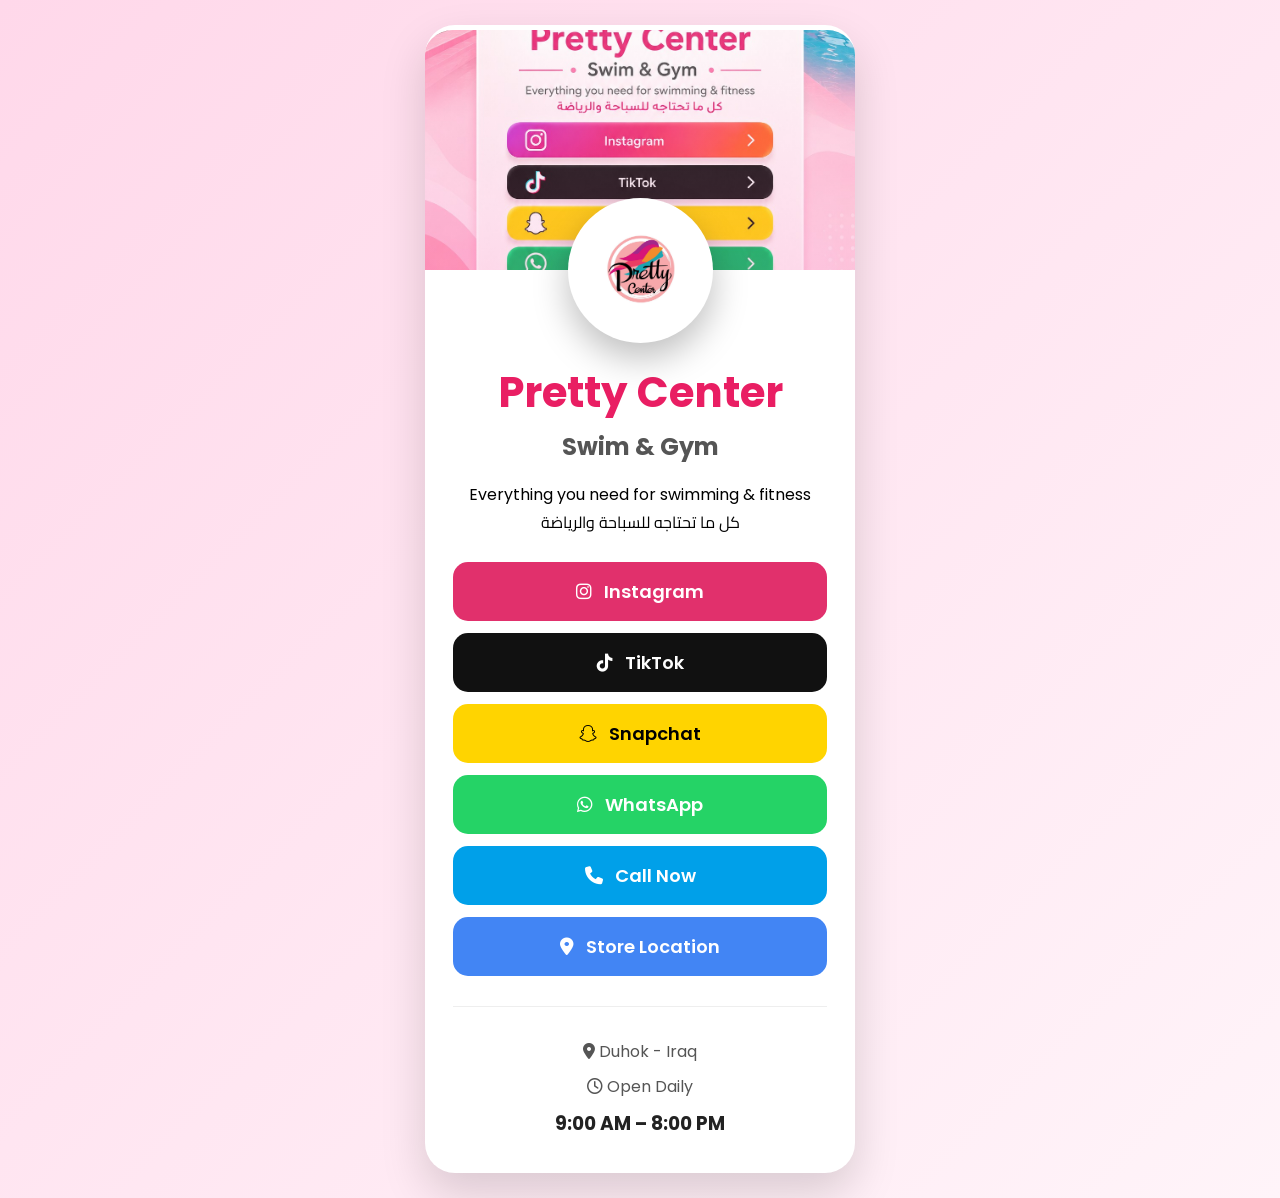
==== index.html @ 97f107be "Update index.html" ====
<!DOCTYPE html>
<html lang="en">
<head>
    <meta charset="UTF-8">
    <meta name="viewport" content="width=device-width, initial-scale=1.0">
    <title>Pretty Center | Swim & Gym</title>

    <link rel="stylesheet" href="style.css">

    <link rel="preconnect" href="https://fonts.googleapis.com">
    <link rel="preconnect" href="https://fonts.gstatic.com" crossorigin>
    <link href="https://fonts.googleapis.com/css2?family=Cairo:wght@400;600;700&family=Poppins:wght@400;600;700&display=swap" rel="stylesheet">

    <link rel="stylesheet"
    href="https://cdnjs.cloudflare.com/ajax/libs/font-awesome/6.6.0/css/all.min.css">
</head>

<body>

<div class="container">

    <div class="card">
<div class="hero">
    <img src="cover.jpg" class="cover" alt="Pretty Center">
    <div class="hero-overlay"></div>
</div>

<img src="logo.png" class="logo" alt="Pretty Center Logo">

<h1>Pretty Center</h1>
<h2>Swim & Gym</h2>

<p class="subtitle">
Everything you need for swimming & fitness
</p>

<p class="subtitle-ar">
كل ما تحتاجه للسباحة والرياضة
</p>
        </p>

        <div class="buttons">

            <a href="#" class="btn instagram">
                <i class="fab fa-instagram"></i>
                Instagram
            </a>

            <a href="#" class="btn tiktok">
                <i class="fab fa-tiktok"></i>
                TikTok
            </a>

            <a href="#" class="btn snapchat">
                <i class="fab fa-snapchat"></i>
                Snapchat
            </a>

            <a href="#" class="btn whatsapp">
                <i class="fab fa-whatsapp"></i>
                WhatsApp
            </a>

            <a href="#" class="btn call">
                <i class="fas fa-phone"></i>
                Call Now
            </a>

            <a href="#" class="btn location">
                <i class="fas fa-location-dot"></i>
                Store Location
            </a>

        </div>

        <div class="info">

            <p>
                <i class="fas fa-location-dot"></i>
                Duhok - Iraq
            </p>

            <p>
                <i class="far fa-clock"></i>
                Open Daily
            </p>

            <h3>9:00 AM – 8:00 PM</h3>

        </div>

    </div>

</div>

<script src="script.js"></script>

</body>
</html>
---- style.css ----
*{
    margin:0;
    padding:0;
    box-sizing:border-box;
}

body{
    font-family:'Poppins','Cairo',sans-serif;
    background:linear-gradient(135deg,#ffd8ea,#fff4f9);
    min-height:100vh;
    display:flex;
    justify-content:center;
    align-items:center;
    padding:25px;
}

.container{
    width:100%;
    display:flex;
    justify-content:center;
}

.card{
    width:100%;
    max-width:430px;
    background:#fff;
    border-radius:28px;
    padding:35px 28px;
    text-align:center;
    box-shadow:0 20px 45px rgba(0,0,0,.15);
}

.logo{
    width:140px;
    height:140px;
    object-fit:contain;
    border-radius:50%;
    background:#fff;
    padding:8px;
    box-shadow:0 10px 25px rgba(0,0,0,.15);
    margin-bottom:18px;
}

h1{
    color:#e91e63;
    font-size:42px;
    margin-bottom:5px;
}

h2{
    color:#555;
    margin-bottom:18px;
}

.en,
.ar{
    color:#666;
    line-height:1.8;
    margin-bottom:8px;
}

.buttons{
    margin-top:25px;
}

.btn{
    display:flex;
    align-items:center;
    justify-content:center;
    gap:12px;
    text-decoration:none;
    color:#fff;
    padding:16px;
    margin:12px 0;
    border-radius:15px;
    font-size:18px;
    font-weight:600;
    transition:.25s;
}

.btn:hover{
    transform:translateY(-3px);
}

.instagram{background:#E1306C;}
.tiktok{background:#111;}
.snapchat{
    background:#FFD400;
    color:#000;
}
.whatsapp{background:#25D366;}
.call{background:#00A0E9;}
.location{background:#4285F4;}

.info{
    margin-top:30px;
    border-top:1px solid #eee;
    padding-top:22px;
}

.info p{
    margin:10px 0;
    color:#555;
}

.info h3{
    margin-top:10px;
    color:#222;
}

@media(max-width:480px){

.card{
padding:25px;
}

.logo{
width:110px;
height:110px;
}

h1{
font-size:34px;
}

.btn{
font-size:17px;
padding:15px;
}

}
/* ===== Hero Image ===== */

.hero{
    position: relative;
    margin: -30px -30px 0;
    border-radius: 30px 30px 0 0;
    overflow: hidden;
}

.cover{
    width:100%;
    height:240px;
    object-fit:cover;
    display:block;
}

.hero-overlay{
    position:absolute;
    inset:0;
    background:linear-gradient(
        rgba(255,255,255,.05),
        rgba(255,105,180,.18)
    );
}

/* ===== Logo ===== */

.logo{
    width:145px;
    height:145px;
    display:block;
    margin:-72px auto 18px;
    border-radius:50%;
    background:#fff;
    padding:8px;
    box-shadow:0 15px 35px rgba(0,0,0,.25);
    position:relative;
    z-index:10;
}

/* ===== Card ===== */

.card{
    border-radius:30px;
    overflow:hidden;
}
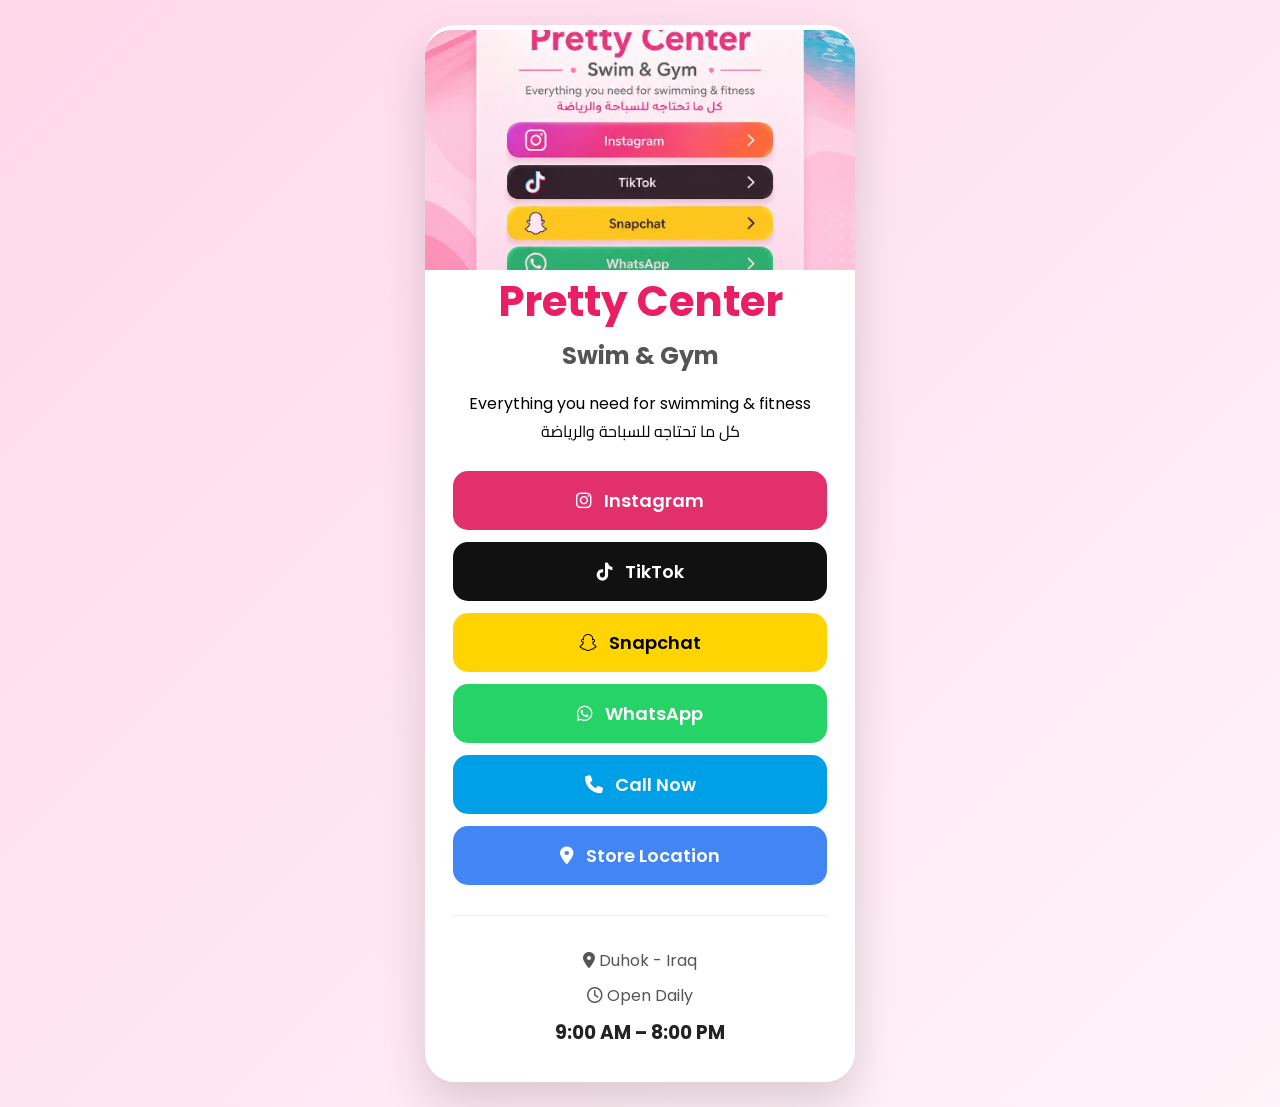
==== commit efef8625: "Update index.html" ====
--- a/index.html
+++ b/index.html
@@ -25,7 +25,7 @@
     <div class="hero-overlay"></div>
 </div>
 
-<img src="logo.png" class="logo" alt="Pretty Center Logo">
+
 
 <h1>Pretty Center</h1>
 <h2>Swim & Gym</h2>
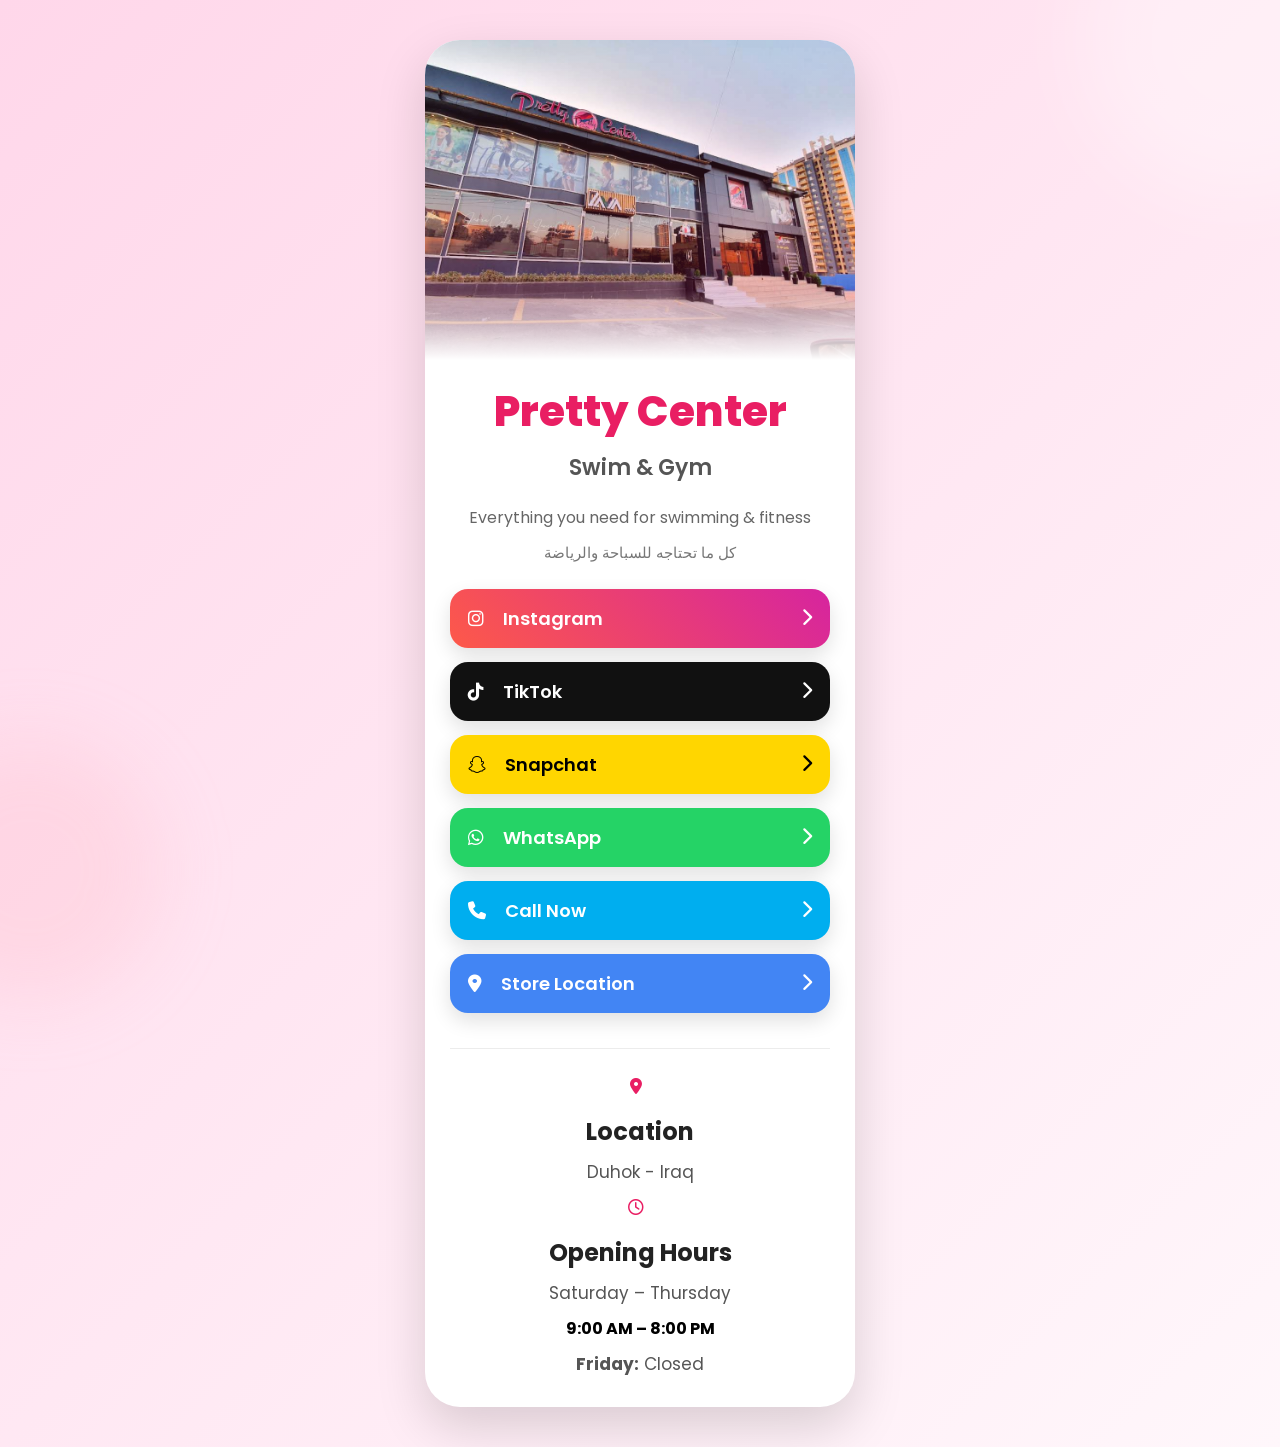
==== commit 1aaf8869: "Update index.html" ====
--- a/index.html
+++ b/index.html
@@ -1,18 +1,23 @@
 <!DOCTYPE html>
 <html lang="en">
+
 <head>
     <meta charset="UTF-8">
     <meta name="viewport" content="width=device-width, initial-scale=1.0">
+
     <title>Pretty Center | Swim & Gym</title>
+
+    <meta name="description" content="Everything you need for swimming & fitness">
 
     <link rel="stylesheet" href="style.css">
 
     <link rel="preconnect" href="https://fonts.googleapis.com">
     <link rel="preconnect" href="https://fonts.gstatic.com" crossorigin>
-    <link href="https://fonts.googleapis.com/css2?family=Cairo:wght@400;600;700&family=Poppins:wght@400;600;700&display=swap" rel="stylesheet">
+
+    <link href="https://fonts.googleapis.com/css2?family=Poppins:wght@300;400;500;600;700;800&family=Cairo:wght@400;600;700&display=swap" rel="stylesheet">
 
     <link rel="stylesheet"
-    href="https://cdnjs.cloudflare.com/ajax/libs/font-awesome/6.6.0/css/all.min.css">
+        href="https://cdnjs.cloudflare.com/ajax/libs/font-awesome/6.6.0/css/all.min.css">
 </head>
 
 <body>
@@ -20,72 +25,141 @@
 <div class="container">
 
     <div class="card">
-<div class="hero">
-    <img src="cover.jpg" class="cover" alt="Pretty Center">
-    <div class="hero-overlay"></div>
-</div>
 
+        <!-- Cover Image -->
+        <div class="hero">
 
+            <img src="cover.jpg" alt="Pretty Center" class="cover">
 
-<h1>Pretty Center</h1>
-<h2>Swim & Gym</h2>
-
-<p class="subtitle">
-Everything you need for swimming & fitness
-</p>
-
-<p class="subtitle-ar">
-كل ما تحتاجه للسباحة والرياضة
-</p>
-        </p>
-
-        <div class="buttons">
-
-            <a href="#" class="btn instagram">
-                <i class="fab fa-instagram"></i>
-                Instagram
-            </a>
-
-            <a href="#" class="btn tiktok">
-                <i class="fab fa-tiktok"></i>
-                TikTok
-            </a>
-
-            <a href="#" class="btn snapchat">
-                <i class="fab fa-snapchat"></i>
-                Snapchat
-            </a>
-
-            <a href="#" class="btn whatsapp">
-                <i class="fab fa-whatsapp"></i>
-                WhatsApp
-            </a>
-
-            <a href="#" class="btn call">
-                <i class="fas fa-phone"></i>
-                Call Now
-            </a>
-
-            <a href="#" class="btn location">
-                <i class="fas fa-location-dot"></i>
-                Store Location
-            </a>
+            <div class="overlay"></div>
 
         </div>
 
-        <div class="info">
+        <!-- Title -->
 
-            <p>
-                <i class="fas fa-location-dot"></i>
-                Duhok - Iraq
+        <div class="content">
+
+            <h1>Pretty Center</h1>
+
+            <h2>Swim & Gym</h2>
+
+            <p class="subtitle">
+                Everything you need for swimming & fitness
             </p>
 
-            <p>
-                <i class="far fa-clock"></i>
-                Open Daily
+            <p class="subtitle-ar">
+                كل ما تحتاجه للسباحة والرياضة
             </p>
 
-            <h3>9:00 AM – 8:00 PM</h3>
+            <!-- Buttons -->
+
+            <div class="buttons">
+
+                <a href="#" class="btn instagram">
+
+                    <div class="left">
+                        <i class="fab fa-instagram"></i>
+                        <span>Instagram</span>
+                    </div>
+
+                    <i class="fas fa-chevron-right"></i>
+
+                </a>
+
+                <a href="#" class="btn tiktok">
+
+                    <div class="left">
+                        <i class="fab fa-tiktok"></i>
+                        <span>TikTok</span>
+                    </div>
+
+                    <i class="fas fa-chevron-right"></i>
+
+                </a>
+
+                <a href="#" class="btn snapchat">
+
+                    <div class="left">
+                        <i class="fab fa-snapchat"></i>
+                        <span>Snapchat</span>
+                    </div>
+
+                    <i class="fas fa-chevron-right"></i>
+
+                </a>
+
+                <a href="#" class="btn whatsapp">
+
+                    <div class="left">
+                        <i class="fab fa-whatsapp"></i>
+                        <span>WhatsApp</span>
+                    </div>
+
+                    <i class="fas fa-chevron-right"></i>
+
+                </a>
+
+                <a href="#" class="btn phone">
+
+                    <div class="left">
+                        <i class="fas fa-phone"></i>
+                        <span>Call Now</span>
+                    </div>
+
+                    <i class="fas fa-chevron-right"></i>
+
+                </a>
+
+                <a href="#" class="btn location">
+
+                    <div class="left">
+                        <i class="fas fa-location-dot"></i>
+                        <span>Store Location</span>
+                    </div>
+
+                    <i class="fas fa-chevron-right"></i>
+
+                </a>
+
+            </div>
+
+            <!-- Information -->
+
+            <div class="info">
+
+                <div class="info-box">
+
+                    <i class="fas fa-location-dot"></i>
+
+                    <div>
+
+                        <h3>Location</h3>
+
+                        <p>Duhok - Iraq</p>
+
+                    </div>
+
+                </div>
+
+                <div class="info-box">
+
+                    <i class="far fa-clock"></i>
+
+                    <div>
+
+                        <h3>Opening Hours</h3>
+
+                        <p>Saturday – Thursday</p>
+
+                        <strong>9:00 AM – 8:00 PM</strong>
+
+                       <p class="closed"><strong>Friday:</strong> Closed</p>
+
+                    </div>
+
+                </div>
+
+            </div>
 
         </div>
 
@@ -96,4 +170,5 @@
 <script src="script.js"></script>
 
 </body>
+
 </html>
--- a/style.css
+++ b/style.css
@@ -1,177 +1,514 @@
+/* ===========================
+   Pretty Center V1.0
+===========================*/
+
 *{
-    margin:0;
-    padding:0;
-    box-sizing:border-box;
+margin:0;
+padding:0;
+box-sizing:border-box;
+}
+
+html{
+scroll-behavior:smooth;
 }
 
 body{
-    font-family:'Poppins','Cairo',sans-serif;
-    background:linear-gradient(135deg,#ffd8ea,#fff4f9);
-    min-height:100vh;
-    display:flex;
-    justify-content:center;
-    align-items:center;
-    padding:25px;
-}
-
-.container{
+
+font-family:'Poppins',sans-serif;
+
+background:linear-gradient(135deg,#ffd7ea,#fff7fb);
+
+min-height:100vh;
+
+padding:40px 15px;
+
+display:flex;
+
+justify-content:center;
+
+align-items:flex-start;
+
+}
+
+/* Card */
+
+.card{
+
+width:100%;
+
+max-width:430px;
+
+background:#fff;
+
+border-radius:35px;
+
+overflow:hidden;
+
+box-shadow:
+0 20px 50px rgba(0,0,0,.15);
+
+animation:fade .8s ease;
+
+}
+
+/* =====================
+Hero
+===================== */
+
+.hero{
+
+position:relative;
+
+height:320px;
+
+overflow:hidden;
+
+}
+
+.cover{
+
+width:100%;
+
+height:100%;
+
+display:block;
+
+object-fit:cover;
+
+transition:.5s;
+
+}
+
+.hero:hover .cover{
+
+transform:scale(1.05);
+
+}
+
+.overlay{
+
+position:absolute;
+
+inset:0;
+
+background:
+
+linear-gradient(
+
+180deg,
+
+rgba(255,255,255,.05),
+
+rgba(233,30,99,.25)
+
+);
+
+}
+
+/* =====================
+
+Logo
+
+===================== */
+
+.logo-box{
+
+display:flex;
+
+justify-content:center;
+
+margin-top:-75px;
+
+position:relative;
+
+z-index:5;
+
+}
+
+.logo{
+
+width:150px;
+
+height:150px;
+
+border-radius:50%;
+
+background:#fff;
+
+padding:10px;
+
+object-fit:contain;
+
+box-shadow:
+
+0 15px 35px rgba(0,0,0,.25);
+
+}/* =====================
+Titles
+===================== */
+
+h1{
+
+text-align:center;
+
+margin-top:20px;
+
+font-size:42px;
+
+font-weight:800;
+
+color:#e91e63;
+
+}
+
+h2{
+
+text-align:center;
+
+margin-top:8px;
+
+font-size:22px;
+
+font-weight:600;
+
+color:#555;
+
+}
+
+.subtitle{
+
+text-align:center;
+
+margin:20px 25px 8px;
+
+color:#666;
+
+font-size:16px;
+
+line-height:1.8;
+
+}
+
+.subtitle-ar{
+
+text-align:center;
+
+margin:0 25px 25px;
+
+font-size:15px;
+
+color:#777;
+
+direction:rtl;
+
+}
+
+/* =====================
+Buttons
+===================== */
+
+.buttons{
+
+padding:0 25px;
+
+}
+
+.btn{
+
+display:flex;
+
+align-items:center;
+
+justify-content:space-between;
+
+text-decoration:none;
+
+padding:16px 18px;
+
+margin:14px 0;
+
+border-radius:18px;
+
+color:#fff;
+
+font-size:18px;
+
+font-weight:600;
+
+transition:.25s;
+
+box-shadow:0 8px 20px rgba(0,0,0,.12);
+
+}
+
+.btn span{
+
+flex:1;
+
+margin-left:15px;
+
+}
+
+.btn:hover{
+
+transform:translateY(-3px);
+
+box-shadow:0 15px 30px rgba(0,0,0,.18);
+
+}
+
+.instagram{
+
+background:linear-gradient(45deg,#fd5949,#d6249f);
+
+}
+
+.tiktok{
+
+background:#111;
+
+}
+
+.snapchat{
+
+background:#FFD600;
+
+color:#000;
+
+}
+
+.whatsapp{
+
+background:#25D366;
+
+}
+
+.phone{
+
+background:#00AEEF;
+
+}
+
+.location{
+
+background:#4285F4;
+
+}/* =====================
+Info Section
+===================== */
+
+.info{
+
+margin:35px 25px 30px;
+
+padding-top:25px;
+
+border-top:1px solid #ececec;
+
+text-align:center;
+
+}
+
+.info p{
+
+margin:10px 0;
+
+font-size:17px;
+
+color:#555;
+
+}
+
+.info i{
+
+color:#e91e63;
+
+margin-right:8px;
+
+}
+
+.info h3{
+
+margin-top:15px;
+
+font-size:24px;
+
+font-weight:700;
+
+color:#222;
+
+}
+
+/* =====================
+Animations
+===================== */
+
+@keyframes fade{
+
+from{
+
+opacity:0;
+
+transform:translateY(25px);
+
+}
+
+to{
+
+opacity:1;
+
+transform:translateY(0);
+
+}
+
+}
+
+.btn{
+
+animation:fade .6s ease;
+
+}
+
+/* =====================
+Responsive
+===================== */
+
+@media (max-width:480px){
+
+body{
+
+padding:20px 10px;
+
+}
+
+.card{
+
+border-radius:25px;
+
+}
+
+.hero{
+
+height:240px;
+
+}
+
+.logo{
+
+width:120px;
+
+height:120px;
+
+}
+
+.logo-box{
+
+margin-top:-60px;
+
+}
+
+h1{
+
+font-size:34px;
+
+}
+
+h2{
+
+font-size:18px;
+
+}
+
+.btn{
+
+font-size:16px;
+
+padding:15px;
+
+}
+
+.subtitle{
+
+font-size:14px;
+
+}
+
+.subtitle-ar{
+
+font-size:14px;
+
+}
+
+.info h3{
+
+font-size:20px;
+
+}
+
+}/* ===========================
+   FINAL TOUCH
+===========================*/
+
+.background{
+    position:fixed;
+    inset:0;
+    z-index:-2;
+    background:
+    radial-gradient(circle at top left,#ffd1e8 0%,transparent 35%),
+    radial-gradient(circle at bottom right,#ffc4df 0%,transparent 30%),
+    linear-gradient(135deg,#fff7fb,#ffe6f1);
+}
+
+body::before{
+    content:"";
+    position:fixed;
+    width:320px;
+    height:320px;
+    border-radius:50%;
+    background:rgba(255,255,255,.35);
+    top:-120px;
+    right:-120px;
+    filter:blur(40px);
+    z-index:-1;
+}
+
+body::after{
+    content:"";
+    position:fixed;
+    width:260px;
+    height:260px;
+    border-radius:50%;
+    background:rgba(255,182,193,.25);
+    bottom:-100px;
+    left:-100px;
+    filter:blur(35px);
+    z-index:-1;
+}
+
+.card{
+    backdrop-filter:blur(12px);
+    transition:.35s;
+}
+
+.card:hover{
+    transform:translateY(-5px);
+    box-shadow:0 28px 60px rgba(0,0,0,.18);
+}
+
+.logo{
+    transition:.35s;
+}
+
+.logo:hover{
+    transform:rotate(5deg) scale(1.05);
+}
+
+.hero::after{
+    content:"";
+    position:absolute;
+    bottom:0;
+    left:0;
     width:100%;
-    display:flex;
-    justify-content:center;
-}
-
-.card{
-    width:100%;
-    max-width:430px;
-    background:#fff;
-    border-radius:28px;
-    padding:35px 28px;
-    text-align:center;
-    box-shadow:0 20px 45px rgba(0,0,0,.15);
-}
-
-.logo{
-    width:140px;
-    height:140px;
-    object-fit:contain;
-    border-radius:50%;
-    background:#fff;
-    padding:8px;
-    box-shadow:0 10px 25px rgba(0,0,0,.15);
-    margin-bottom:18px;
-}
-
-h1{
-    color:#e91e63;
-    font-size:42px;
-    margin-bottom:5px;
-}
-
-h2{
-    color:#555;
-    margin-bottom:18px;
-}
-
-.en,
-.ar{
-    color:#666;
-    line-height:1.8;
-    margin-bottom:8px;
-}
-
-.buttons{
-    margin-top:25px;
-}
-
-.btn{
-    display:flex;
-    align-items:center;
-    justify-content:center;
-    gap:12px;
-    text-decoration:none;
-    color:#fff;
-    padding:16px;
-    margin:12px 0;
-    border-radius:15px;
-    font-size:18px;
-    font-weight:600;
-    transition:.25s;
-}
-
-.btn:hover{
-    transform:translateY(-3px);
-}
-
-.instagram{background:#E1306C;}
-.tiktok{background:#111;}
-.snapchat{
-    background:#FFD400;
-    color:#000;
-}
-.whatsapp{background:#25D366;}
-.call{background:#00A0E9;}
-.location{background:#4285F4;}
-
-.info{
-    margin-top:30px;
-    border-top:1px solid #eee;
-    padding-top:22px;
-}
-
-.info p{
-    margin:10px 0;
-    color:#555;
-}
-
-.info h3{
-    margin-top:10px;
-    color:#222;
-}
-
-@media(max-width:480px){
-
-.card{
-padding:25px;
-}
-
-.logo{
-width:110px;
-height:110px;
-}
-
-h1{
-font-size:34px;
-}
-
-.btn{
-font-size:17px;
-padding:15px;
-}
-
-}
-/* ===== Hero Image ===== */
-
-.hero{
-    position: relative;
-    margin: -30px -30px 0;
-    border-radius: 30px 30px 0 0;
-    overflow: hidden;
-}
-
-.cover{
-    width:100%;
-    height:240px;
-    object-fit:cover;
-    display:block;
-}
-
-.hero-overlay{
-    position:absolute;
-    inset:0;
-    background:linear-gradient(
-        rgba(255,255,255,.05),
-        rgba(255,105,180,.18)
-    );
-}
-
-/* ===== Logo ===== */
-
-.logo{
-    width:145px;
-    height:145px;
-    display:block;
-    margin:-72px auto 18px;
-    border-radius:50%;
-    background:#fff;
-    padding:8px;
-    box-shadow:0 15px 35px rgba(0,0,0,.25);
-    position:relative;
-    z-index:10;
-}
-
-/* ===== Card ===== */
-
-.card{
-    border-radius:30px;
-    overflow:hidden;
-}
+    height:70px;
+    background:linear-gradient(to top,#fff,transparent);
+}
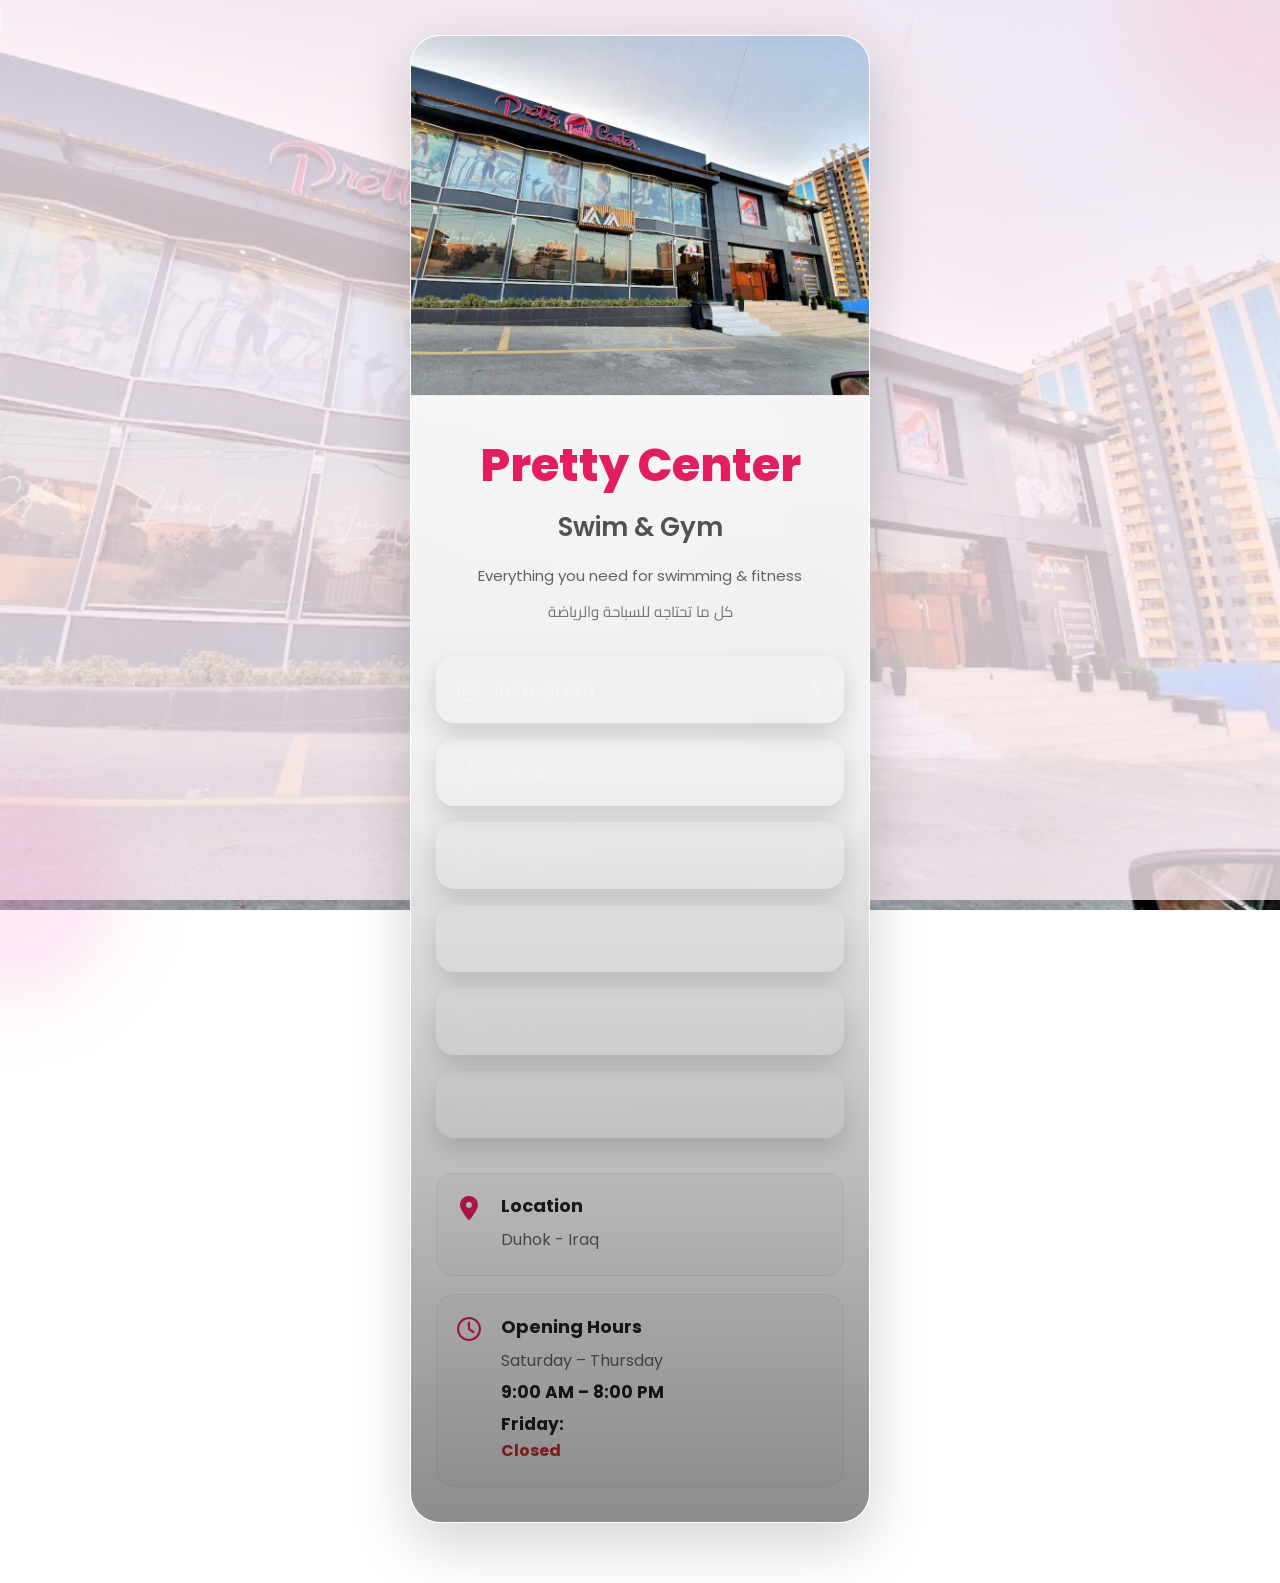
==== commit 85fdac49: "Update index.html" ====
--- a/index.html
+++ b/index.html
@@ -55,71 +55,87 @@
 
             <div class="buttons">
 
-                <a href="#" class="btn instagram">
+<a href="https://instagram.com/pretty.center"
+   class="btn instagram"
+   target="_blank"
+   rel="noopener">
 
-                    <div class="left">
-                        <i class="fab fa-instagram"></i>
-                        <span>Instagram</span>
-                    </div>
+    <div class="left">
+        <i class="fab fa-instagram"></i>
+        <span>Instagram</span>
+    </div>
 
-                    <i class="fas fa-chevron-right"></i>
+    <i class="fas fa-chevron-right"></i>
 
-                </a>
+</a>
 
-                <a href="#" class="btn tiktok">
+<a href="https://www.tiktok.com/@pretty.center"
+   class="btn tiktok"
+   target="_blank"
+   rel="noopener">
 
-                    <div class="left">
-                        <i class="fab fa-tiktok"></i>
-                        <span>TikTok</span>
-                    </div>
+    <div class="left">
+        <i class="fab fa-tiktok"></i>
+        <span>TikTok</span>
+    </div>
 
-                    <i class="fas fa-chevron-right"></i>
+    <i class="fas fa-chevron-right"></i>
 
-                </a>
+</a>
 
-                <a href="#" class="btn snapchat">
+<a href="https://www.snapchat.com/add/pretty.centerr"
+   class="btn snapchat"
+   target="_blank"
+   rel="noopener">
 
-                    <div class="left">
-                        <i class="fab fa-snapchat"></i>
-                        <span>Snapchat</span>
-                    </div>
+    <div class="left">
+        <i class="fab fa-snapchat"></i>
+        <span>Snapchat</span>
+    </div>
 
-                    <i class="fas fa-chevron-right"></i>
+    <i class="fas fa-chevron-right"></i>
 
-                </a>
+</a>
 
-                <a href="#" class="btn whatsapp">
+<a href="https://wa.me/9647505602002"
+   class="btn whatsapp"
+   target="_blank"
+   rel="noopener">
 
-                    <div class="left">
-                        <i class="fab fa-whatsapp"></i>
-                        <span>WhatsApp</span>
-                    </div>
+    <div class="left">
+        <i class="fab fa-whatsapp"></i>
+        <span>WhatsApp</span>
+    </div>
 
-                    <i class="fas fa-chevron-right"></i>
+    <i class="fas fa-chevron-right"></i>
 
-                </a>
+</a>
 
-                <a href="#" class="btn phone">
+<a href="tel:+9647505602002"
+   class="btn phone">
 
-                    <div class="left">
-                        <i class="fas fa-phone"></i>
-                        <span>Call Now</span>
-                    </div>
+    <div class="left">
+        <i class="fas fa-phone"></i>
+        <span>Call Now</span>
+    </div>
 
-                    <i class="fas fa-chevron-right"></i>
+    <i class="fas fa-chevron-right"></i>
 
-                </a>
+</a>
 
-                <a href="#" class="btn location">
+<a href="https://maps.app.goo.gl/Nt4wGzt1wDNWEiHi6"
+   class="btn location"
+   target="_blank"
+   rel="noopener">
 
-                    <div class="left">
-                        <i class="fas fa-location-dot"></i>
-                        <span>Store Location</span>
-                    </div>
+    <div class="left">
+        <i class="fas fa-location-dot"></i>
+        <span>Store Location</span>
+    </div>
 
-                    <i class="fas fa-chevron-right"></i>
+    <i class="fas fa-chevron-right"></i>
 
-                </a>
+</a>
 
             </div>
 
--- a/style.css
+++ b/style.css
@@ -1,514 +1,593 @@
+/* ===================================
+   PRETTY CENTER V2
+=================================== */
+
+*{
+    margin:0;
+    padding:0;
+    box-sizing:border-box;
+}
+
+html{
+    scroll-behavior:smooth;
+}
+
+body{
+
+    font-family:'Poppins','Cairo',sans-serif;
+
+    background-image:
+        linear-gradient(rgba(255,240,247,.78), rgba(255,240,247,.78)),
+        url("cover.jpg");
+
+    background-size:cover;
+
+    background-position:center;
+
+    background-repeat:no-repeat;
+
+    background-attachment:fixed;
+
+    min-height:100vh;
+
+    display:flex;
+
+    justify-content:center;
+
+    padding:35px 15px;
+
+    color:#333;
+
+    position:relative;
+
+}
+
 /* ===========================
-   Pretty Center V1.0
-===========================*/
-
-*{
-margin:0;
-padding:0;
-box-sizing:border-box;
-}
-
-html{
-scroll-behavior:smooth;
-}
-
-body{
-
-font-family:'Poppins',sans-serif;
-
-background:linear-gradient(135deg,#ffd7ea,#fff7fb);
-
-min-height:100vh;
-
-padding:40px 15px;
-
-display:flex;
-
-justify-content:center;
-
-align-items:flex-start;
-
-}
-
-/* Card */
+   Main Card
+=========================== */
+
+.container{
+
+    width:100%;
+
+    display:flex;
+
+    justify-content:center;
+
+}
 
 .card{
 
-width:100%;
-
-max-width:430px;
-
-background:#fff;
-
-border-radius:35px;
-
-overflow:hidden;
-
-box-shadow:
-0 20px 50px rgba(0,0,0,.15);
-
-animation:fade .8s ease;
-
-}
-
-/* =====================
-Hero
-===================== */
+    width:100%;
+
+    max-width:460px;
+
+    background:rgba(255,255,255,.92);
+
+    backdrop-filter:blur(18px);
+
+    -webkit-backdrop-filter:blur(18px);
+
+    border:1px solid rgba(255,255,255,.45);
+
+    border-radius:30px;
+
+    overflow:hidden;
+
+    box-shadow:
+        0 20px 60px rgba(0,0,0,.18);
+
+    animation:fadeUp .8s ease;
+
+}
+
+/* ===========================
+   Cover Image
+=========================== */
 
 .hero{
-
-position:relative;
-
-height:320px;
-
-overflow:hidden;
-
+    height:360px;
+    overflow:hidden;
 }
 
 .cover{
-
-width:100%;
-
-height:100%;
-
-display:block;
-
-object-fit:cover;
-
-transition:.5s;
-
+    width:100%;
+    height:100%;
+    object-fit:cover;
+    object-position:center;
 }
 
 .hero:hover .cover{
 
-transform:scale(1.05);
+    transform:scale(1.05);
 
 }
 
 .overlay{
 
-position:absolute;
-
-inset:0;
-
-background:
-
-linear-gradient(
-
-180deg,
-
-rgba(255,255,255,.05),
-
-rgba(233,30,99,.25)
-
-);
-
-}
-
-/* =====================
-
-Logo
-
-===================== */
-
-.logo-box{
-
-display:flex;
-
-justify-content:center;
-
-margin-top:-75px;
-
-position:relative;
-
-z-index:5;
-
-}
-
-.logo{
-
-width:150px;
-
-height:150px;
-
-border-radius:50%;
-
-background:#fff;
-
-padding:10px;
-
-object-fit:contain;
-
-box-shadow:
-
-0 15px 35px rgba(0,0,0,.25);
-
-}/* =====================
-Titles
-===================== */
+    position:absolute;
+
+    inset:0;
+
+    background:linear-gradient(
+        to top,
+        rgba(0,0,0,.45),
+        rgba(0,0,0,.05),
+        transparent
+    );
+
+}
+
+/* ===========================
+   Content
+=========================== */
+
+.content{
+
+    padding:30px 25px 35px;
+
+}
 
 h1{
 
-text-align:center;
-
-margin-top:20px;
-
-font-size:42px;
-
-font-weight:800;
-
-color:#e91e63;
+    text-align:center;
+
+    font-size:46px;
+
+    font-weight:800;
+
+    color:#e91e63;
+
+    margin-top:5px;
 
 }
 
 h2{
 
-text-align:center;
-
-margin-top:8px;
-
-font-size:22px;
-
-font-weight:600;
-
-color:#555;
+    text-align:center;
+
+    font-size:26px;
+
+    color:#555;
+
+    font-weight:600;
+
+    margin-top:8px;
 
 }
 
 .subtitle{
 
-text-align:center;
-
-margin:20px 25px 8px;
-
-color:#666;
-
-font-size:16px;
-
-line-height:1.8;
+    margin-top:15px;
+
+    text-align:center;
+
+    color:#666;
+
+    font-size:15px;
+
+    line-height:1.8;
 
 }
 
 .subtitle-ar{
 
-text-align:center;
-
-margin:0 25px 25px;
-
-font-size:15px;
-
-color:#777;
-
-direction:rtl;
-
-}
-
-/* =====================
-Buttons
-===================== */
+    margin-top:8px;
+
+    text-align:center;
+
+    direction:rtl;
+
+    color:#777;
+
+    font-size:15px;
+
+}/* ===========================
+   Buttons
+=========================== */
 
 .buttons{
 
-padding:0 25px;
+    margin-top:30px;
 
 }
 
 .btn{
 
-display:flex;
-
-align-items:center;
-
-justify-content:space-between;
-
-text-decoration:none;
-
-padding:16px 18px;
-
-margin:14px 0;
-
-border-radius:18px;
-
-color:#fff;
-
-font-size:18px;
-
-font-weight:600;
-
-transition:.25s;
-
-box-shadow:0 8px 20px rgba(0,0,0,.12);
+    display:flex;
+
+    justify-content:space-between;
+
+    align-items:center;
+
+    text-decoration:none;
+
+    color:#fff;
+
+    border:none;
+
+    border-radius:18px;
+
+    padding:20px 22px;
+
+    margin-bottom:16px;
+
+    font-weight:700;
+
+    transition:.35s;
+
+    box-shadow:0 10px 25px rgba(0,0,0,.15);
+
+}
+
+.btn:hover{
+
+    transform:translateY(-4px) scale(1.02);
+
+    box-shadow:0 18px 35px rgba(0,0,0,.22);
+
+}
+.btn .left{
+
+    display:flex;
+
+    align-items:center;
+
+    gap:15px;
+
+}
+.btn i{
+
+    font-size:24px;
 
 }
 
 .btn span{
 
-flex:1;
-
-margin-left:15px;
+    font-size:18px;
+
+    font-weight:700;
 
 }
 
 .btn:hover{
 
-transform:translateY(-3px);
-
-box-shadow:0 15px 30px rgba(0,0,0,.18);
-
-}
-
-.instagram{
-
-background:linear-gradient(45deg,#fd5949,#d6249f);
+    transform:translateY(-3px);
+
+    box-shadow:0 15px 35px rgba(0,0,0,.12);
+
+   .instagram{
+
+    background:linear-gradient(90deg,#d62976,#ff6b57);
 
 }
 
 .tiktok{
 
-background:#111;
+    background:#111;
 
 }
 
 .snapchat{
 
-background:#FFD600;
-
-color:#000;
+    background:#FFD600;
+
+    color:#111;
 
 }
 
 .whatsapp{
 
-background:#25D366;
+    background:#25D366;
 
 }
 
 .phone{
 
-background:#00AEEF;
+    background:#1E88E5;
 
 }
 
 .location{
 
-background:#4285F4;
-
-}/* =====================
-Info Section
-===================== */
+    background:#356AE6;
+
+}
+}/* ===========================
+   Information Section
+=========================== */
 
 .info{
 
-margin:35px 25px 30px;
-
-padding-top:25px;
-
-border-top:1px solid #ececec;
-
-text-align:center;
-
-}
-
-.info p{
-
-margin:10px 0;
-
-font-size:17px;
-
-color:#555;
-
-}
-
-.info i{
-
-color:#e91e63;
-
-margin-right:8px;
-
-}
-
-.info h3{
-
-margin-top:15px;
-
-font-size:24px;
-
-font-weight:700;
-
-color:#222;
-
-}
-
-/* =====================
-Animations
-===================== */
-
-@keyframes fade{
-
-from{
-
-opacity:0;
-
-transform:translateY(25px);
-
-}
-
-to{
-
-opacity:1;
-
-transform:translateY(0);
-
-}
+    margin-top:35px;
+
+    display:flex;
+
+    flex-direction:column;
+
+    gap:18px;
+
+}
+
+.info-box{
+
+    display:flex;
+
+    align-items:flex-start;
+
+    gap:18px;
+
+    background:#fafafa;
+
+    border:1px solid #ececec;
+
+    border-radius:18px;
+
+    padding:18px;
+
+    transition:.3s;
+
+}
+
+.info-box:hover{
+
+    background:#fff;
+
+    box-shadow:0 10px 25px rgba(0,0,0,.08);
+
+    transform:translateY(-2px);
+
+}
+
+.info-box i{
+
+    font-size:24px;
+
+    color:#e91e63;
+
+    margin-top:4px;
+
+    min-width:28px;
+
+    text-align:center;
+
+}
+
+.info-box h3{
+
+    margin:0 0 8px;
+
+    font-size:18px;
+
+    font-weight:700;
+
+    color:#222;
+
+}
+
+.info-box p{
+
+    margin:4px 0;
+
+    color:#666;
+
+    line-height:1.6;
+
+}
+
+.info-box strong{
+
+    display:block;
+
+    margin-top:6px;
+
+    font-size:17px;
+
+    color:#222;
+
+}
+
+.closed{
+
+    margin-top:10px;
+
+    color:#d32f2f !important;
+
+    font-weight:700;
+
+}
+
+/* ===========================
+   Footer Space
+=========================== */
+
+.card{
+
+    margin-bottom:25px;
+
+}/* ===========================
+   Animations
+=========================== */
+
+@keyframes fadeUp{
+
+    from{
+
+        opacity:0;
+
+        transform:translateY(30px);
+
+    }
+
+    to{
+
+        opacity:1;
+
+        transform:translateY(0);
+
+    }
+
+}
+
+/* ===========================
+   Responsive
+=========================== */
+
+@media (max-width:480px){
+
+    body{
+
+        padding:20px 12px;
+
+    }
+
+    .card{
+
+        border-radius:24px;
+
+    }
+
+    .hero{
+
+        height:240px;
+
+    }
+
+    .content{
+
+        padding:25px 18px 30px;
+
+    }
+
+    h1{
+
+        font-size:30px;
+
+    }
+
+    h2{
+
+        font-size:18px;
+
+    }
+
+    .subtitle{
+
+        font-size:14px;
+
+    }
+
+    .subtitle-ar{
+
+        font-size:14px;
+
+    }
+
+    .btn{
+
+        padding:16px;
+
+    }
+
+    .btn span{
+
+        font-size:16px;
+
+    }
+
+    .btn i{
+
+        font-size:20px;
+
+    }
+
+    .info-box{
+
+        padding:16px;
+
+    }
+
+    .info-box h3{
+
+        font-size:17px;
+
+    }
+
+}
+
+/* ===========================
+   Final Touch
+=========================== */
+
+body::before{
+
+    content:"";
+
+    position:fixed;
+
+    top:-120px;
+
+    right:-120px;
+
+    width:260px;
+
+    height:260px;
+
+    border-radius:50%;
+
+    background:rgba(255,182,193,.25);
+
+    filter:blur(40px);
+
+    z-index:-1;
+
+}
+
+body::after{
+
+    content:"";
+
+    position:fixed;
+
+    bottom:-100px;
+
+    left:-100px;
+
+    width:220px;
+
+    height:220px;
+
+    border-radius:50%;
+
+    background:rgba(255,105,180,.15);
+
+    filter:blur(35px);
+
+    z-index:-1;
 
 }
 
 .btn{
 
-animation:fade .6s ease;
-
-}
-
-/* =====================
-Responsive
-===================== */
-
-@media (max-width:480px){
-
-body{
-
-padding:20px 10px;
-
-}
-
-.card{
-
-border-radius:25px;
+    cursor:pointer;
 
 }
 
 .hero{
 
-height:240px;
-
-}
-
-.logo{
-
-width:120px;
-
-height:120px;
-
-}
-
-.logo-box{
-
-margin-top:-60px;
-
-}
-
-h1{
-
-font-size:34px;
-
-}
-
-h2{
-
-font-size:18px;
-
-}
-
-.btn{
-
-font-size:16px;
-
-padding:15px;
-
-}
-
-.subtitle{
-
-font-size:14px;
-
-}
-
-.subtitle-ar{
-
-font-size:14px;
-
-}
-
-.info h3{
-
-font-size:20px;
-
-}
-
-}/* ===========================
-   FINAL TOUCH
-===========================*/
-
-.background{
-    position:fixed;
-    inset:0;
-    z-index:-2;
-    background:
-    radial-gradient(circle at top left,#ffd1e8 0%,transparent 35%),
-    radial-gradient(circle at bottom right,#ffc4df 0%,transparent 30%),
-    linear-gradient(135deg,#fff7fb,#ffe6f1);
-}
-
-body::before{
-    content:"";
-    position:fixed;
-    width:320px;
-    height:320px;
-    border-radius:50%;
-    background:rgba(255,255,255,.35);
-    top:-120px;
-    right:-120px;
-    filter:blur(40px);
-    z-index:-1;
-}
-
-body::after{
-    content:"";
-    position:fixed;
-    width:260px;
-    height:260px;
-    border-radius:50%;
-    background:rgba(255,182,193,.25);
-    bottom:-100px;
-    left:-100px;
-    filter:blur(35px);
-    z-index:-1;
-}
-
-.card{
-    backdrop-filter:blur(12px);
-    transition:.35s;
-}
-
-.card:hover{
-    transform:translateY(-5px);
-    box-shadow:0 28px 60px rgba(0,0,0,.18);
-}
-
-.logo{
-    transition:.35s;
-}
-
-.logo:hover{
-    transform:rotate(5deg) scale(1.05);
-}
-
-.hero::after{
-    content:"";
-    position:absolute;
-    bottom:0;
-    left:0;
-    width:100%;
-    height:70px;
-    background:linear-gradient(to top,#fff,transparent);
-}
+    border-bottom:1px solid #f2f2f2;
+
+}
+@media (max-width:768px){
+
+    body{
+
+        background-attachment:scroll;
+
+        background-position:center center;
+
+        background-size:cover;
+
+    }
+
+}
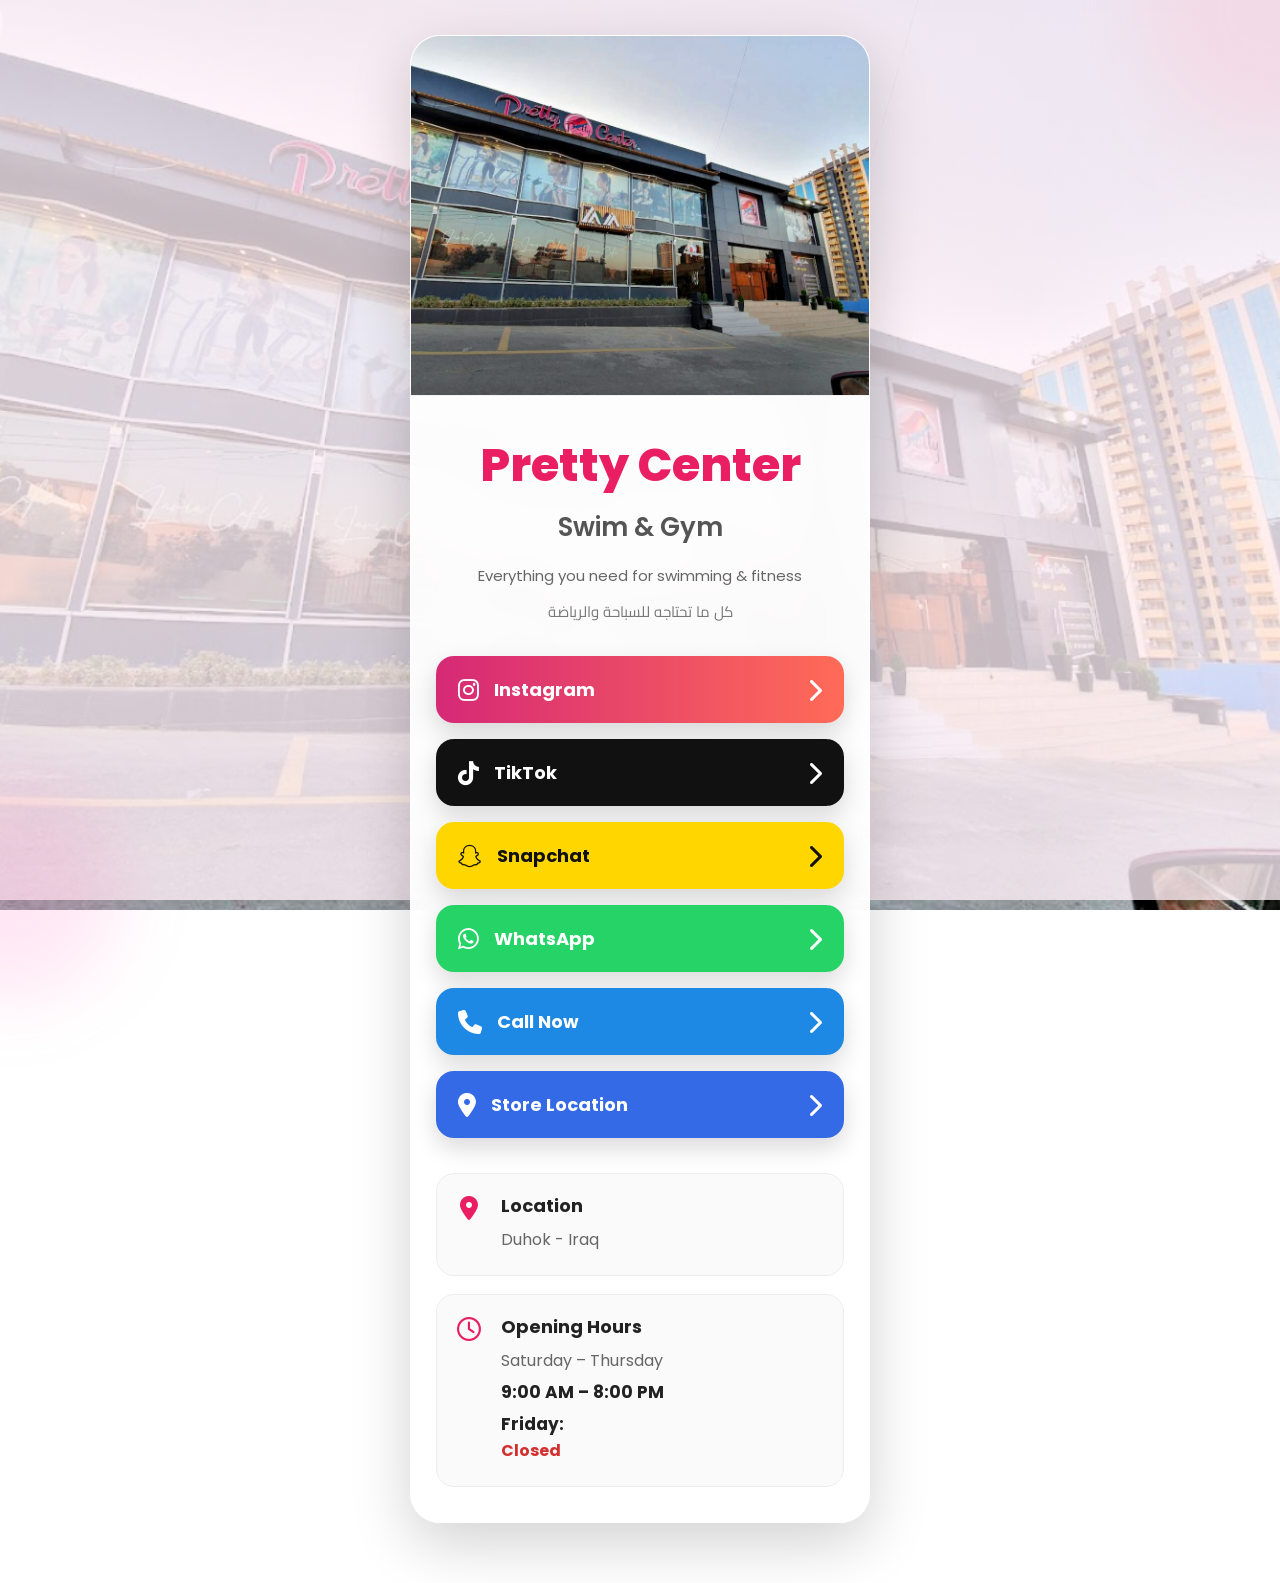
==== commit 0d6ab831: "Update index.html" ====
--- a/index.html
+++ b/index.html
@@ -2,184 +2,207 @@
 <html lang="en">
 
 <head>
+
     <meta charset="UTF-8">
     <meta name="viewport" content="width=device-width, initial-scale=1.0">
 
     <title>Pretty Center | Swim & Gym</title>
 
-    <meta name="description" content="Everything you need for swimming & fitness">
-
     <link rel="stylesheet" href="style.css">
 
     <link rel="preconnect" href="https://fonts.googleapis.com">
+
     <link rel="preconnect" href="https://fonts.gstatic.com" crossorigin>
 
     <link href="https://fonts.googleapis.com/css2?family=Poppins:wght@300;400;500;600;700;800&family=Cairo:wght@400;600;700&display=swap" rel="stylesheet">
 
     <link rel="stylesheet"
-        href="https://cdnjs.cloudflare.com/ajax/libs/font-awesome/6.6.0/css/all.min.css">
+    href="https://cdnjs.cloudflare.com/ajax/libs/font-awesome/6.6.0/css/all.min.css">
+
 </head>
 
 <body>
 
 <div class="container">
 
-    <div class="card">
-
-        <!-- Cover Image -->
-        <div class="hero">
-
-            <img src="cover.jpg" alt="Pretty Center" class="cover">
-
-            <div class="overlay"></div>
-
-        </div>
-
-        <!-- Title -->
-
-        <div class="content">
-
-            <h1>Pretty Center</h1>
-
-            <h2>Swim & Gym</h2>
-
-            <p class="subtitle">
-                Everything you need for swimming & fitness
-            </p>
-
-            <p class="subtitle-ar">
-                كل ما تحتاجه للسباحة والرياضة
-            </p>
-
-            <!-- Buttons -->
-
-            <div class="buttons">
+<div class="card">
+
+<!-- Cover -->
+
+<div class="hero">
+
+<img src="cover.jpg" alt="Pretty Center" class="cover">
+
+<div class="overlay"></div>
+
+</div>
+
+<!-- Content -->
+
+<div class="content">
+
+<h1>Pretty Center</h1>
+
+<h2>Swim & Gym</h2>
+
+<p class="subtitle">
+
+Everything you need for swimming & fitness
+
+</p>
+
+<p class="subtitle-ar">
+
+كل ما تحتاجه للسباحة والرياضة
+
+</p>
+
+<!-- Social Buttons -->
+
+<div class="buttons">
 
 <a href="https://instagram.com/pretty.center"
-   class="btn instagram"
-   target="_blank"
-   rel="noopener">
-
-    <div class="left">
-        <i class="fab fa-instagram"></i>
-        <span>Instagram</span>
-    </div>
-
-    <i class="fas fa-chevron-right"></i>
+class="btn instagram"
+target="_blank"
+rel="noopener">
+
+<div class="left">
+
+<i class="fab fa-instagram"></i>
+
+<span>Instagram</span>
+
+</div>
+
+<i class="fas fa-chevron-right"></i>
 
 </a>
 
 <a href="https://www.tiktok.com/@pretty.center"
-   class="btn tiktok"
-   target="_blank"
-   rel="noopener">
-
-    <div class="left">
-        <i class="fab fa-tiktok"></i>
-        <span>TikTok</span>
-    </div>
-
-    <i class="fas fa-chevron-right"></i>
+class="btn tiktok"
+target="_blank"
+rel="noopener">
+
+<div class="left">
+
+<i class="fab fa-tiktok"></i>
+
+<span>TikTok</span>
+
+</div>
+
+<i class="fas fa-chevron-right"></i>
 
 </a>
 
 <a href="https://www.snapchat.com/add/pretty.centerr"
-   class="btn snapchat"
-   target="_blank"
-   rel="noopener">
-
-    <div class="left">
-        <i class="fab fa-snapchat"></i>
-        <span>Snapchat</span>
-    </div>
-
-    <i class="fas fa-chevron-right"></i>
+class="btn snapchat"
+target="_blank"
+rel="noopener">
+
+<div class="left">
+
+<i class="fab fa-snapchat"></i>
+
+<span>Snapchat</span>
+
+</div>
+
+<i class="fas fa-chevron-right"></i>
 
 </a>
 
 <a href="https://wa.me/9647505602002"
-   class="btn whatsapp"
-   target="_blank"
-   rel="noopener">
-
-    <div class="left">
-        <i class="fab fa-whatsapp"></i>
-        <span>WhatsApp</span>
-    </div>
-
-    <i class="fas fa-chevron-right"></i>
-
-</a>
-
+class="btn whatsapp"
+target="_blank"
+rel="noopener">
+
+<div class="left">
+
+<i class="fab fa-whatsapp"></i>
+
+<span>WhatsApp</span>
+
+</div>
+
+<i class="fas fa-chevron-right"></i>
+</a>
+    
 <a href="tel:+9647505602002"
-   class="btn phone">
-
-    <div class="left">
-        <i class="fas fa-phone"></i>
-        <span>Call Now</span>
-    </div>
-
-    <i class="fas fa-chevron-right"></i>
+class="btn phone">
+
+<div class="left">
+
+<i class="fas fa-phone"></i>
+
+<span>Call Now</span>
+
+</div>
+
+<i class="fas fa-chevron-right"></i>
 
 </a>
 
 <a href="https://maps.app.goo.gl/Nt4wGzt1wDNWEiHi6"
-   class="btn location"
-   target="_blank"
-   rel="noopener">
-
-    <div class="left">
-        <i class="fas fa-location-dot"></i>
-        <span>Store Location</span>
-    </div>
-
-    <i class="fas fa-chevron-right"></i>
-
-</a>
-
-            </div>
-
-            <!-- Information -->
-
-            <div class="info">
-
-                <div class="info-box">
-
-                    <i class="fas fa-location-dot"></i>
-
-                    <div>
-
-                        <h3>Location</h3>
-
-                        <p>Duhok - Iraq</p>
-
-                    </div>
-
-                </div>
-
-                <div class="info-box">
-
-                    <i class="far fa-clock"></i>
-
-                    <div>
-
-                        <h3>Opening Hours</h3>
-
-                        <p>Saturday – Thursday</p>
-
-                        <strong>9:00 AM – 8:00 PM</strong>
-
-                       <p class="closed"><strong>Friday:</strong> Closed</p>
-
-                    </div>
-
-                </div>
-
-            </div>
-
-        </div>
-
-    </div>
+class="btn location"
+target="_blank"
+rel="noopener">
+
+<div class="left">
+
+<i class="fas fa-location-dot"></i>
+
+<span>Store Location</span>
+
+</div>
+
+<i class="fas fa-chevron-right"></i>
+
+</a>
+
+</div>
+
+<!-- Information -->
+
+<div class="info">
+
+<div class="info-box">
+
+<i class="fas fa-location-dot"></i>
+
+<div>
+
+<h3>Location</h3>
+
+<p>Duhok - Iraq</p>
+
+</div>
+
+</div>
+
+<div class="info-box">
+
+<i class="far fa-clock"></i>
+
+<div>
+
+<h3>Opening Hours</h3>
+
+<p>Saturday – Thursday</p>
+
+<strong>9:00 AM – 8:00 PM</strong>
+
+<p class="closed"><strong>Friday:</strong> Closed</p>
+
+</div>
+
+</div>
+
+</div>
+
+</div>
+
+</div>
 
 </div>
 
--- a/style.css
+++ b/style.css
@@ -86,15 +86,29 @@
 =========================== */
 
 .hero{
+
+    position:relative;
+
     height:360px;
+
     overflow:hidden;
+
 }
 
 .cover{
+
     width:100%;
+
     height:100%;
+
     object-fit:cover;
+
     object-position:center;
+
+    display:block;
+
+      transition:transform .5s ease;
+
 }
 
 .hero:hover .cover{
@@ -196,6 +210,8 @@
 
     display:flex;
 
+    width:100%;
+
     justify-content:space-between;
 
     align-items:center;
@@ -214,7 +230,7 @@
 
     font-weight:700;
 
-    transition:.35s;
+    transition:all .35s ease;
 
     box-shadow:0 10px 25px rgba(0,0,0,.15);
 
@@ -236,6 +252,17 @@
     gap:15px;
 
 }
+.left{
+
+    flex:1;
+
+    display:flex;
+
+    align-items:center;
+
+    gap:15px;
+
+}
 .btn i{
 
     font-size:24px;
@@ -256,7 +283,9 @@
 
     box-shadow:0 15px 35px rgba(0,0,0,.12);
 
-   .instagram{
+}
+
+.instagram{
 
     background:linear-gradient(90deg,#d62976,#ff6b57);
 
@@ -293,7 +322,7 @@
     background:#356AE6;
 
 }
-}/* ===========================
+/* ===========================
    Information Section
 =========================== */
 
